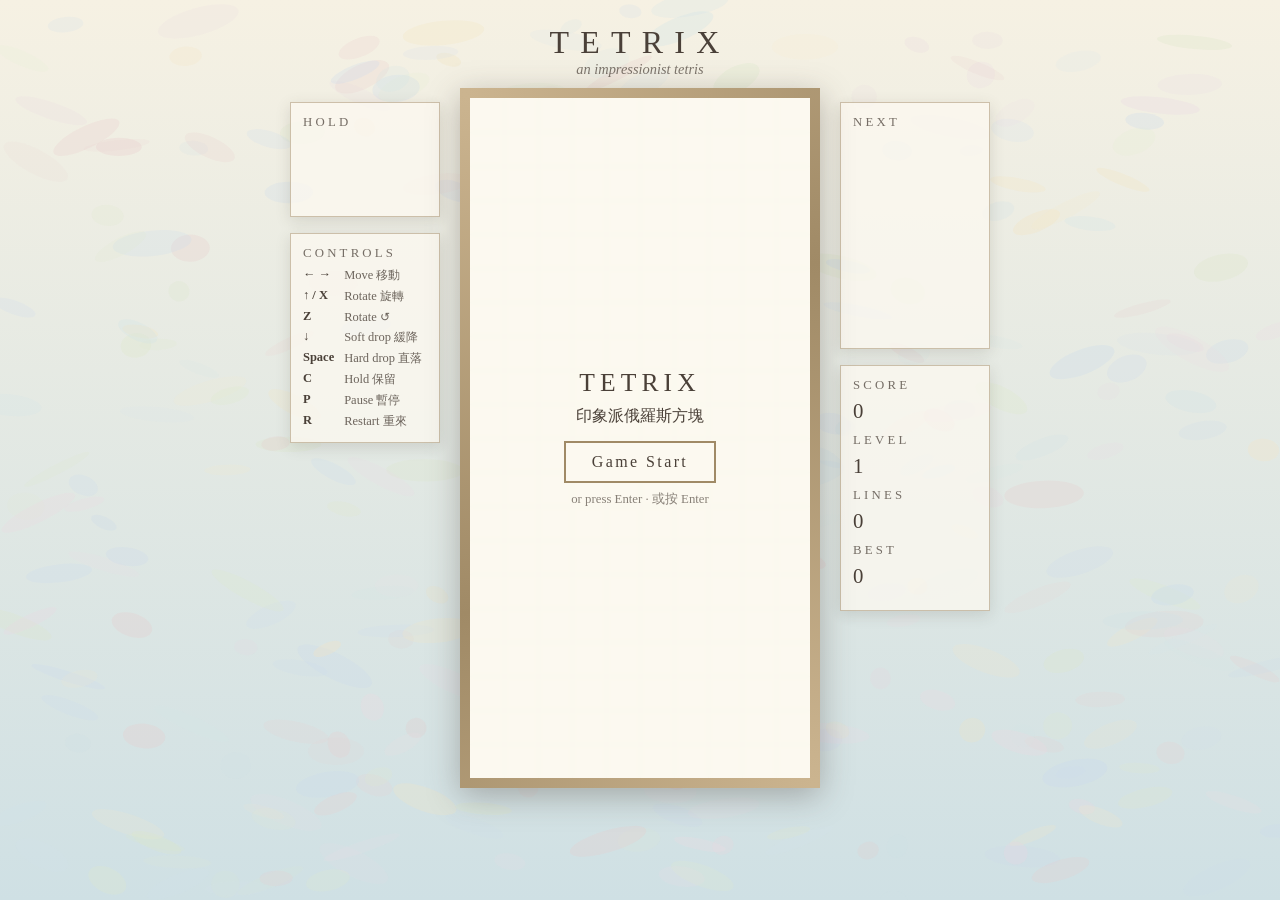
==== dev.html @ add5a452 "Add start screen and double-clickable single-file build - New STATE.READY: game waits on a start scr" ====
<!DOCTYPE html>
<html lang="en">
<head>
  <meta charset="UTF-8" />
  <meta name="viewport" content="width=device-width, initial-scale=1.0" />
  <!-- DEVELOPMENT entry: loads src/ as ES modules, so it needs a static
       server (npx http-server). For the double-clickable single-file build,
       run `node build.mjs` which generates index.html from this template. -->
  <title>Tetrix — An Impressionist Tetris</title>
  <link rel="stylesheet" href="styles.css" />
</head>
<body>
  <canvas id="background"></canvas>

  <main class="frame">
    <aside class="side">
      <section class="panel">
        <h2>Hold</h2>
        <canvas id="hold"></canvas>
      </section>
      <section class="panel controls">
        <h2>Controls</h2>
        <dl>
          <dt>← →</dt><dd>Move 移動</dd>
          <dt>↑ / X</dt><dd>Rotate 旋轉</dd>
          <dt>Z</dt><dd>Rotate ↺</dd>
          <dt>↓</dt><dd>Soft drop 緩降</dd>
          <dt>Space</dt><dd>Hard drop 直落</dd>
          <dt>C</dt><dd>Hold 保留</dd>
          <dt>P</dt><dd>Pause 暫停</dd>
          <dt>R</dt><dd>Restart 重來</dd>
        </dl>
      </section>
    </aside>

    <section class="stage">
      <h1>Tetrix</h1>
      <p class="subtitle">an impressionist tetris</p>
      <div class="board-wrap">
        <canvas id="board"></canvas>
        <canvas id="effects"></canvas>
        <div id="overlay" class="overlay hidden"></div>
      </div>
    </section>

    <aside class="side">
      <section class="panel">
        <h2>Next</h2>
        <canvas id="next"></canvas>
      </section>
      <section class="panel stats">
        <h2>Score</h2>
        <p class="stat" id="stat-score">0</p>
        <h2>Level</h2>
        <p class="stat" id="stat-level">1</p>
        <h2>Lines</h2>
        <p class="stat" id="stat-lines">0</p>
        <h2>Best</h2>
        <p class="stat" id="stat-high">0</p>
      </section>
    </aside>
  </main>

  <script type="module" src="src/main.js"></script>
</body>
</html>
---- styles.css ----
/* Page chrome only — everything inside the canvases is painted by JS.
   Typography leans on serifs for the gallery / impressionist mood. */

* {
  margin: 0;
  padding: 0;
  box-sizing: border-box;
}

body {
  font-family: Georgia, 'Times New Roman', serif;
  color: #4a4038;
  min-height: 100vh;
  overflow: hidden;
}

#background {
  position: fixed;
  inset: 0;
  z-index: -1;
}

.frame {
  display: flex;
  justify-content: center;
  align-items: flex-start;
  gap: 20px;
  padding: 24px 16px;
}

.stage {
  text-align: center;
}

.stage h1 {
  font-size: 2rem;
  font-weight: normal;
  letter-spacing: 0.35em;
  text-transform: uppercase;
}

.subtitle {
  font-style: italic;
  font-size: 0.9rem;
  opacity: 0.7;
  margin-bottom: 10px;
}

.board-wrap {
  position: relative;
  display: inline-block;
  border: 10px solid #b9a382;
  border-image: linear-gradient(135deg, #cbb48f, #a08a66, #cbb48f) 1;
  box-shadow: 0 8px 30px rgba(74, 64, 56, 0.35);
  background: #fcf9f0;
}

#board {
  display: block;
}

#effects {
  position: absolute;
  inset: 0;
  pointer-events: none;
}

.overlay {
  position: absolute;
  inset: 0;
  display: flex;
  flex-direction: column;
  justify-content: center;
  align-items: center;
  gap: 8px;
  background: rgba(252, 249, 240, 0.82);
  backdrop-filter: blur(2px);
}

.overlay h2 {
  font-size: 1.6rem;
  letter-spacing: 0.2em;
  text-transform: uppercase;
  font-weight: normal;
}

.overlay.hidden {
  display: none;
}

.overlay button {
  font-family: inherit;
  font-size: 1rem;
  letter-spacing: 0.15em;
  padding: 10px 26px;
  margin-top: 6px;
  color: #4a4038;
  background: rgba(252, 249, 240, 0.9);
  border: 2px solid #a08a66;
  cursor: pointer;
  transition: background 0.15s ease, transform 0.15s ease;
}

.overlay button:hover {
  background: #f2e3c0;
  transform: scale(1.04);
}

.overlay .hint {
  font-size: 0.8rem;
  opacity: 0.65;
}

.side {
  display: flex;
  flex-direction: column;
  gap: 16px;
  width: 150px;
  padding-top: 78px;
}

.panel {
  background: rgba(252, 249, 240, 0.75);
  border: 1px solid rgba(160, 138, 102, 0.5);
  box-shadow: 0 4px 14px rgba(74, 64, 56, 0.15);
  padding: 12px;
}

.panel h2 {
  font-size: 0.8rem;
  letter-spacing: 0.25em;
  text-transform: uppercase;
  font-weight: normal;
  opacity: 0.75;
  margin-bottom: 6px;
}

.panel canvas {
  display: block;
  margin: 0 auto;
}

.stats .stat {
  font-size: 1.3rem;
  margin-bottom: 10px;
  font-variant-numeric: tabular-nums;
}

.controls dl {
  display: grid;
  grid-template-columns: auto 1fr;
  gap: 4px 10px;
  font-size: 0.78rem;
}

.controls dt {
  font-weight: bold;
  white-space: nowrap;
}

.controls dd {
  opacity: 0.8;
}
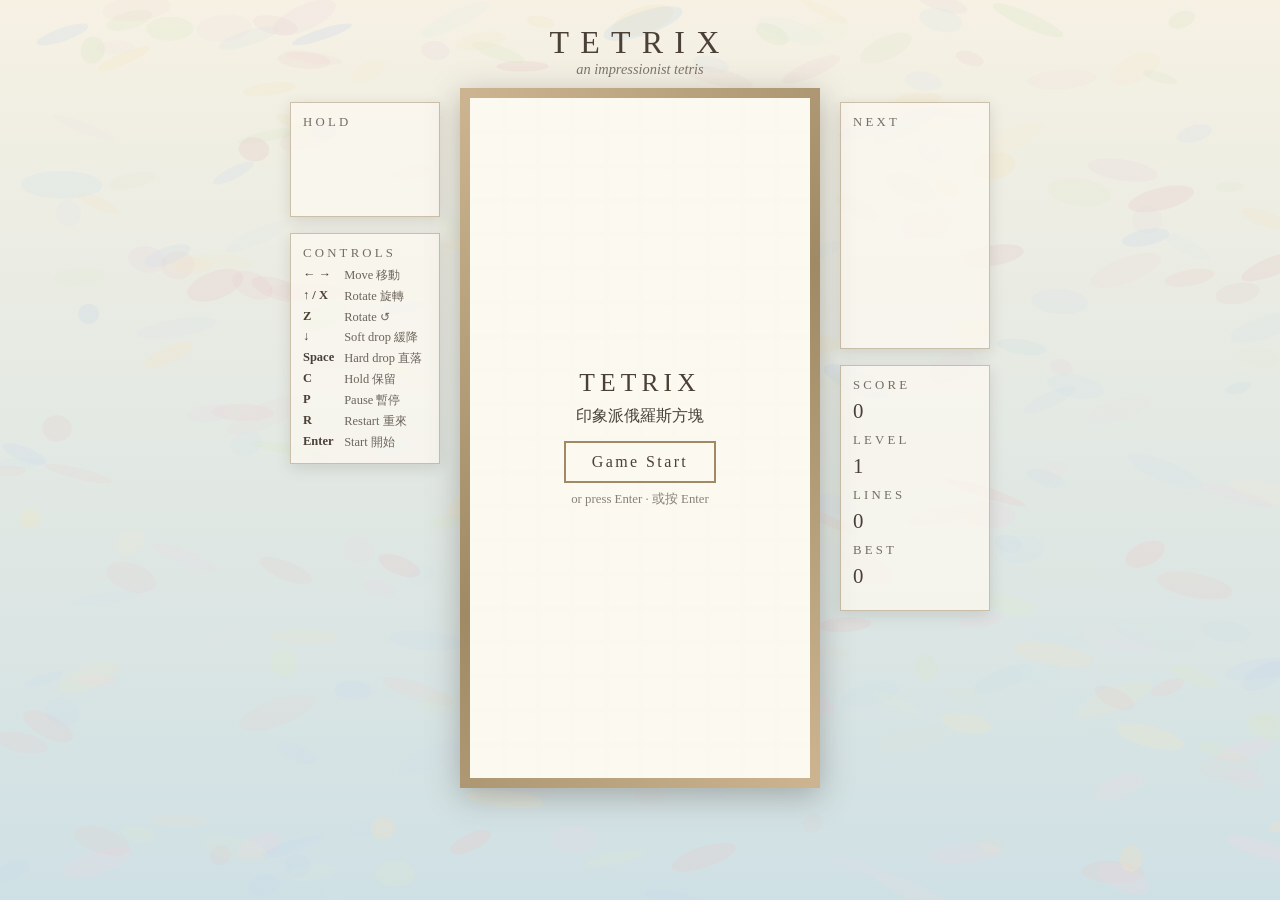
==== commit b40b98a2: "Fit the board to the window height Cell size is now computed from the viewport at load (and on resiz" ====
--- a/dev.html
+++ b/dev.html
@@ -29,6 +29,7 @@
           <dt>C</dt><dd>Hold 保留</dd>
           <dt>P</dt><dd>Pause 暫停</dd>
           <dt>R</dt><dd>Restart 重來</dd>
+          <dt>Enter</dt><dd>Start 開始</dd>
         </dl>
       </section>
     </aside>
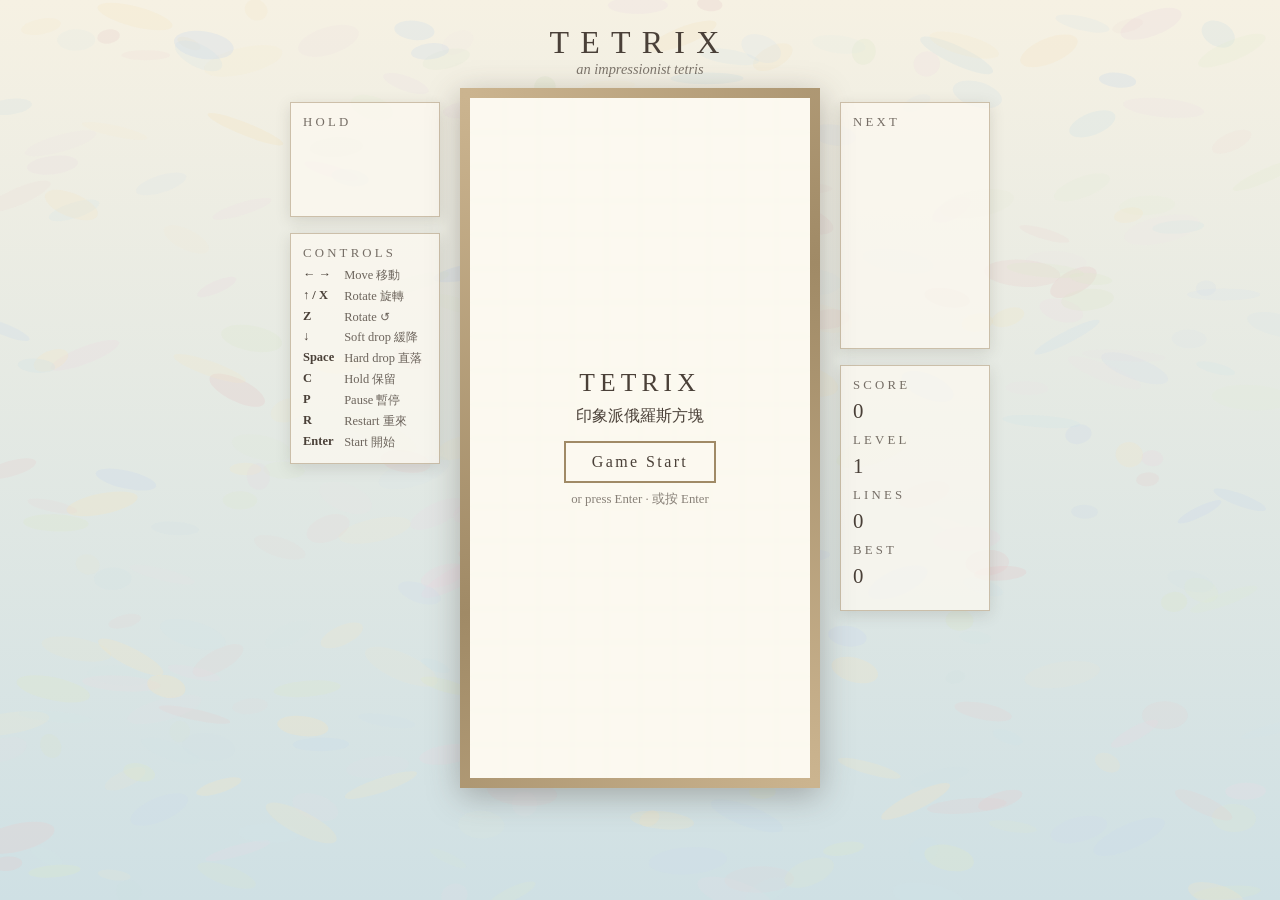
==== commit 81f5117f: "Add assets/ folder for swappable custom artwork Artwork can now be replaced without touching code an" ====
--- a/dev.html
+++ b/dev.html
@@ -62,6 +62,9 @@
     </aside>
   </main>
 
+  <!-- Optional custom artwork. Plain (non-module) script so it works from
+       file:// in the generated index.html too — see assets/README.md. -->
+  <script src="assets/manifest.js"></script>
   <script type="module" src="src/main.js"></script>
 </body>
 </html>
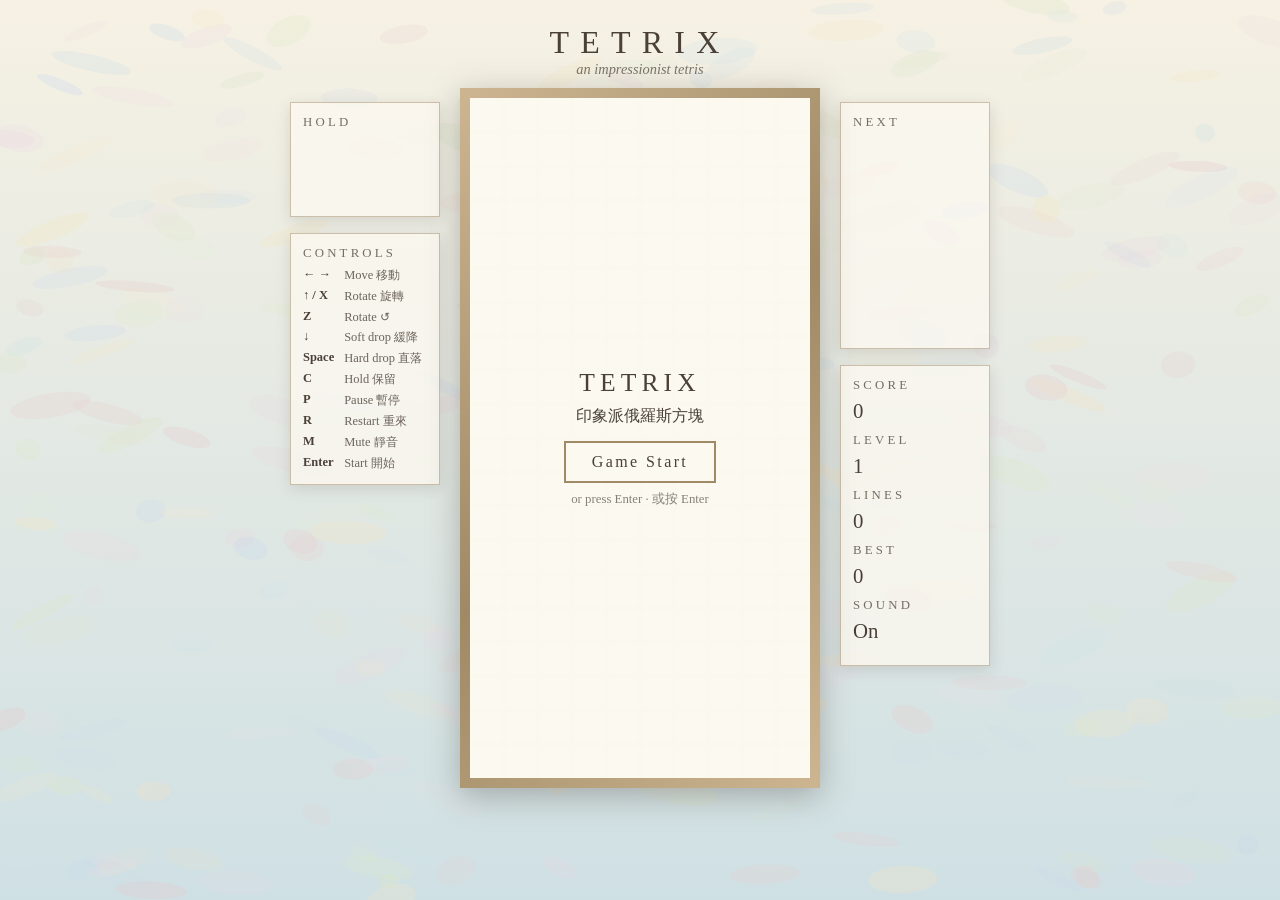
==== commit 3b4394da: "Add synthesised impressionist sound effects Every cue is generated at runtime with Web Audio — no au" ====
--- a/dev.html
+++ b/dev.html
@@ -29,6 +29,7 @@
           <dt>C</dt><dd>Hold 保留</dd>
           <dt>P</dt><dd>Pause 暫停</dd>
           <dt>R</dt><dd>Restart 重來</dd>
+          <dt>M</dt><dd>Mute 靜音</dd>
           <dt>Enter</dt><dd>Start 開始</dd>
         </dl>
       </section>
@@ -58,6 +59,8 @@
         <p class="stat" id="stat-lines">0</p>
         <h2>Best</h2>
         <p class="stat" id="stat-high">0</p>
+        <h2>Sound</h2>
+        <p class="stat" id="stat-sound">On</p>
       </section>
     </aside>
   </main>
@@ -65,6 +68,9 @@
   <!-- Optional custom artwork. Plain (non-module) script so it works from
        file:// in the generated index.html too — see assets/README.md. -->
   <script src="assets/manifest.js"></script>
+  <!-- Optional sound overrides — independent of the artwork manifest above.
+       Sound is synthesised by default, so this file may name nothing at all. -->
+  <script src="assets/audio/manifest.js"></script>
   <script type="module" src="src/main.js"></script>
 </body>
 </html>
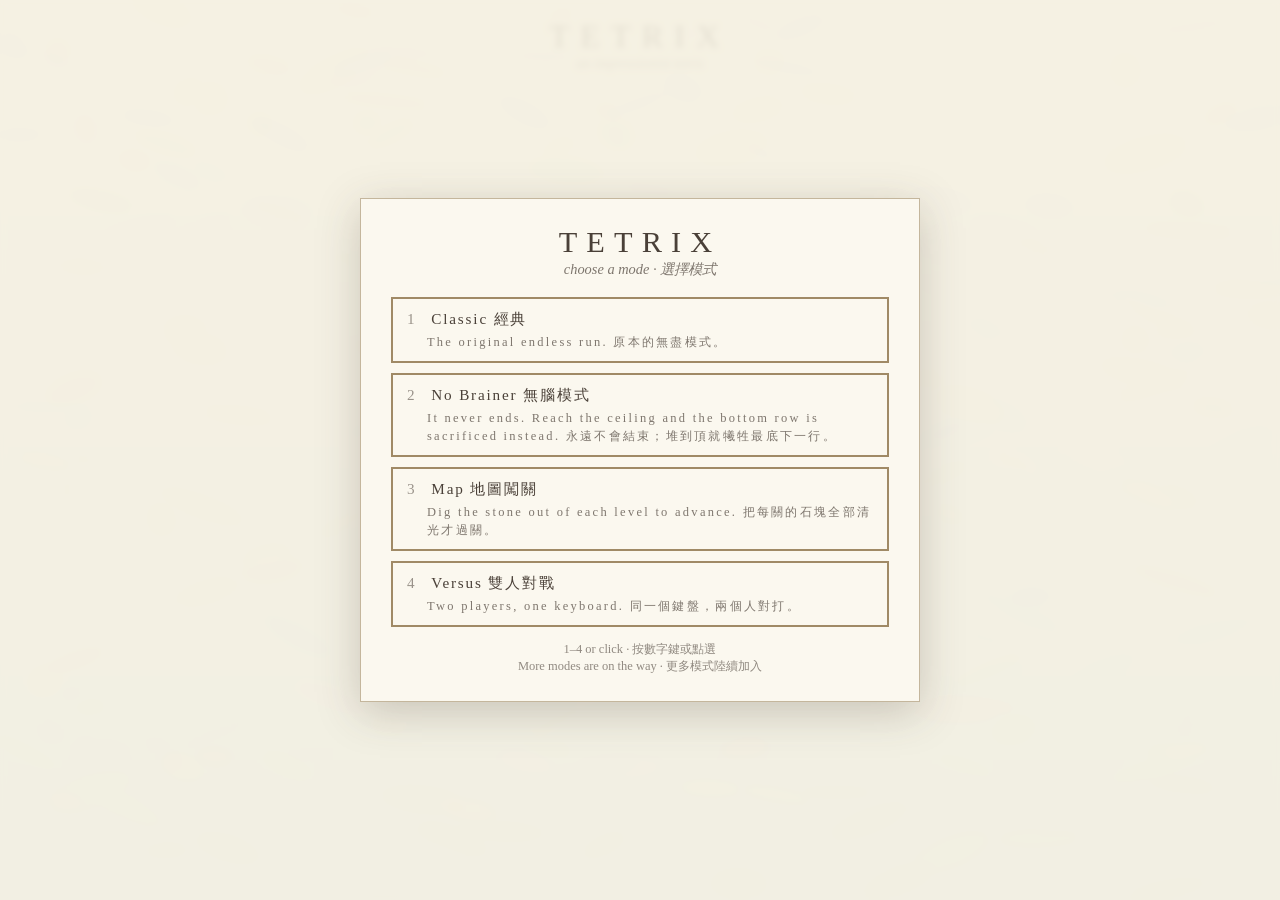
==== commit 6836a2d6: "Add No Brainer, map and two-player versus modes Issue #3 asks for several selectable modes. This add" ====
--- a/dev.html
+++ b/dev.html
@@ -12,58 +12,78 @@
 <body>
   <canvas id="background"></canvas>
 
-  <main class="frame">
-    <aside class="side">
-      <section class="panel">
-        <h2>Hold</h2>
-        <canvas id="hold"></canvas>
-      </section>
-      <section class="panel controls">
-        <h2>Controls</h2>
-        <dl>
-          <dt>← →</dt><dd>Move 移動</dd>
-          <dt>↑ / X</dt><dd>Rotate 旋轉</dd>
-          <dt>Z</dt><dd>Rotate ↺</dd>
-          <dt>↓</dt><dd>Soft drop 緩降</dd>
-          <dt>Space</dt><dd>Hard drop 直落</dd>
-          <dt>C</dt><dd>Hold 保留</dd>
-          <dt>P</dt><dd>Pause 暫停</dd>
-          <dt>R</dt><dd>Restart 重來</dd>
-          <dt>M</dt><dd>Mute 靜音</dd>
-          <dt>Enter</dt><dd>Start 開始</dd>
-        </dl>
-      </section>
-    </aside>
+  <header class="masthead">
+    <h1>Tetrix</h1>
+    <p class="subtitle">an impressionist tetris</p>
+  </header>
 
-    <section class="stage">
-      <h1>Tetrix</h1>
-      <p class="subtitle">an impressionist tetris</p>
-      <div class="board-wrap">
-        <canvas id="board"></canvas>
-        <canvas id="effects"></canvas>
-        <div id="overlay" class="overlay hidden"></div>
+  <!-- One player's whole column. main.js stamps this once for a solo game and
+       twice for versus, so the two boards can never drift apart. -->
+  <template id="player-template">
+    <section class="player">
+      <aside class="side">
+        <section class="panel">
+          <h2>Hold</h2>
+          <canvas data-canvas="hold"></canvas>
+        </section>
+        <section class="panel controls" data-controls="1">
+          <h2>Controls</h2>
+          <dl>
+            <dt>← →</dt><dd>Move 移動</dd>
+            <dt>↑ / X</dt><dd>Rotate 旋轉</dd>
+            <dt>Z / /</dt><dd>Rotate ↺</dd>
+            <dt>↓</dt><dd>Soft drop 緩降</dd>
+            <dt>Space</dt><dd>Hard drop 直落</dd>
+            <dt>C / Shift</dt><dd>Hold 保留</dd>
+            <dt>P</dt><dd>Pause 暫停</dd>
+            <dt>R</dt><dd>Restart 重來</dd>
+            <dt>M</dt><dd>Mute 靜音</dd>
+          </dl>
+        </section>
+        <section class="panel controls" data-controls="2">
+          <h2>Controls</h2>
+          <dl>
+            <dt>A D</dt><dd>Move 移動</dd>
+            <dt>E</dt><dd>Rotate 旋轉</dd>
+            <dt>Q</dt><dd>Rotate ↺</dd>
+            <dt>S</dt><dd>Soft drop 緩降</dd>
+            <dt>W</dt><dd>Hard drop 直落</dd>
+            <dt>F</dt><dd>Hold 保留</dd>
+          </dl>
+        </section>
+      </aside>
+
+      <div class="board-column">
+        <p class="player-label" data-label></p>
+        <div class="board-wrap">
+          <canvas data-canvas="board"></canvas>
+          <canvas data-canvas="effects"></canvas>
+          <div class="overlay hidden" data-overlay></div>
+        </div>
       </div>
+
+      <aside class="side">
+        <section class="panel">
+          <h2>Next</h2>
+          <canvas data-canvas="next"></canvas>
+        </section>
+        <section class="panel stats">
+          <div data-row><h2>Score</h2><p class="stat" data-stat="score">0</p></div>
+          <div data-row><h2>Level</h2><p class="stat" data-stat="level">1</p></div>
+          <div data-row><h2>Lines</h2><p class="stat" data-stat="lines">0</p></div>
+          <div data-row hidden><h2>Combo</h2><p class="stat" data-stat="combo">—</p></div>
+          <div data-row hidden><h2>Stone 石塊</h2><p class="stat" data-stat="objective">0</p></div>
+          <div data-row hidden><h2>Time</h2><p class="stat" data-stat="timer">2:00</p></div>
+          <div data-row><h2>Best</h2><p class="stat" data-stat="high">0</p></div>
+          <div data-row><h2>Sound</h2><p class="stat" data-stat="sound">On</p></div>
+        </section>
+      </aside>
     </section>
+  </template>
 
-    <aside class="side">
-      <section class="panel">
-        <h2>Next</h2>
-        <canvas id="next"></canvas>
-      </section>
-      <section class="panel stats">
-        <h2>Score</h2>
-        <p class="stat" id="stat-score">0</p>
-        <h2>Level</h2>
-        <p class="stat" id="stat-level">1</p>
-        <h2>Lines</h2>
-        <p class="stat" id="stat-lines">0</p>
-        <h2>Best</h2>
-        <p class="stat" id="stat-high">0</p>
-        <h2>Sound</h2>
-        <p class="stat" id="stat-sound">On</p>
-      </section>
-    </aside>
-  </main>
+  <main class="frame" id="frame"></main>
+
+  <div id="menu" class="menu hidden"></div>
 
   <!-- Optional custom artwork. Plain (non-module) script so it works from
        file:// in the generated index.html too — see assets/README.md. -->
--- a/styles.css
+++ b/styles.css
@@ -20,19 +20,12 @@
   z-index: -1;
 }
 
-.frame {
-  display: flex;
-  justify-content: center;
-  align-items: flex-start;
-  gap: 20px;
-  padding: 24px 16px;
-}
-
-.stage {
+.masthead {
   text-align: center;
-}
-
-.stage h1 {
+  padding-top: 18px;
+}
+
+.masthead h1 {
   font-size: 2rem;
   font-weight: normal;
   letter-spacing: 0.35em;
@@ -44,6 +37,35 @@
   font-size: 0.9rem;
   opacity: 0.7;
   margin-bottom: 10px;
+}
+
+/* Holds one player column, or two side by side in versus. */
+.frame {
+  display: flex;
+  justify-content: center;
+  align-items: flex-start;
+  gap: 28px;
+  padding: 8px 16px;
+}
+
+.player {
+  display: flex;
+  align-items: flex-start;
+  gap: 20px;
+}
+
+.board-column {
+  text-align: center;
+}
+
+/* Only shown in versus, where the two boards need telling apart. */
+.player-label {
+  font-size: 0.85rem;
+  letter-spacing: 0.25em;
+  text-transform: uppercase;
+  opacity: 0.75;
+  min-height: 1.2em;
+  margin-bottom: 4px;
 }
 
 .board-wrap {
@@ -55,11 +77,11 @@
   background: #fcf9f0;
 }
 
-#board {
-  display: block;
-}
-
-#effects {
+[data-canvas='board'] {
+  display: block;
+}
+
+[data-canvas='effects'] {
   position: absolute;
   inset: 0;
   pointer-events: none;
@@ -75,6 +97,8 @@
   gap: 8px;
   background: rgba(252, 249, 240, 0.82);
   backdrop-filter: blur(2px);
+  text-align: center;
+  padding: 12px;
 }
 
 .overlay h2 {
@@ -88,7 +112,8 @@
   display: none;
 }
 
-.overlay button {
+.overlay button,
+.menu button {
   font-family: inherit;
   font-size: 1rem;
   letter-spacing: 0.15em;
@@ -101,7 +126,8 @@
   transition: background 0.15s ease, transform 0.15s ease;
 }
 
-.overlay button:hover {
+.overlay button:hover,
+.menu button:hover {
   background: #f2e3c0;
   transform: scale(1.04);
 }
@@ -116,7 +142,6 @@
   flex-direction: column;
   gap: 16px;
   width: 150px;
-  padding-top: 78px;
 }
 
 .panel {
@@ -161,3 +186,123 @@
 .controls dd {
   opacity: 0.8;
 }
+
+/* Versus puts two full columns on screen. The gap *between* the players has
+   to beat the gap *inside* one of them, or the two boards read as one wide
+   instrument panel rather than as two opponents. */
+.frame.two-up {
+  gap: 46px;
+}
+
+.frame.two-up .player {
+  gap: 10px;
+}
+
+.frame.two-up .side {
+  width: 108px;
+}
+
+/* Mirror the second player so the layout is symmetrical: keys on the two
+   outer edges, the two score panels facing each other in the middle where
+   they are easy to compare mid-duel. */
+.frame.two-up .player:last-child {
+  flex-direction: row-reverse;
+}
+
+.frame.two-up .panel {
+  padding: 8px;
+}
+
+.frame.two-up .stats .stat {
+  font-size: 1.05rem;
+  margin-bottom: 6px;
+}
+
+/* The mode picker: a full-page wash so it reads as a title screen rather
+   than a dialog stuck on top of a game. */
+.menu {
+  position: fixed;
+  inset: 0;
+  display: flex;
+  justify-content: center;
+  align-items: center;
+  background: rgba(246, 241, 227, 0.9);
+  backdrop-filter: blur(3px);
+  z-index: 10;
+  padding: 20px;
+  overflow-y: auto;
+}
+
+.menu.hidden {
+  display: none;
+}
+
+.menu-card {
+  background: rgba(252, 249, 240, 0.92);
+  border: 1px solid rgba(160, 138, 102, 0.6);
+  box-shadow: 0 10px 40px rgba(74, 64, 56, 0.25);
+  padding: 26px 30px;
+  width: min(560px, 100%);
+  text-align: center;
+}
+
+.menu-card h2 {
+  font-size: 1.9rem;
+  font-weight: normal;
+  letter-spacing: 0.3em;
+  text-transform: uppercase;
+}
+
+.mode-list {
+  list-style: none;
+  display: flex;
+  flex-direction: column;
+  gap: 10px;
+  margin: 18px 0 14px;
+}
+
+.menu .mode-btn {
+  display: block;
+  width: 100%;
+  text-align: left;
+  padding: 10px 14px;
+  margin: 0;
+  font-size: 0.95rem;
+}
+
+.mode-btn strong {
+  display: block;
+  font-weight: normal;
+  letter-spacing: 0.12em;
+}
+
+.mode-btn .num {
+  display: inline-block;
+  width: 1.6em;
+  opacity: 0.55;
+}
+
+.mode-btn .desc {
+  display: block;
+  font-size: 0.78rem;
+  opacity: 0.7;
+  line-height: 1.45;
+  margin-top: 3px;
+  padding-left: 1.6em;
+}
+
+.menu .hint {
+  font-size: 0.78rem;
+  opacity: 0.6;
+}
+
+.menu .controls-note {
+  font-size: 0.8rem;
+  opacity: 0.75;
+  margin-bottom: 4px;
+}
+
+.menu .mode-back {
+  font-size: 0.85rem;
+  padding: 6px 18px;
+}
